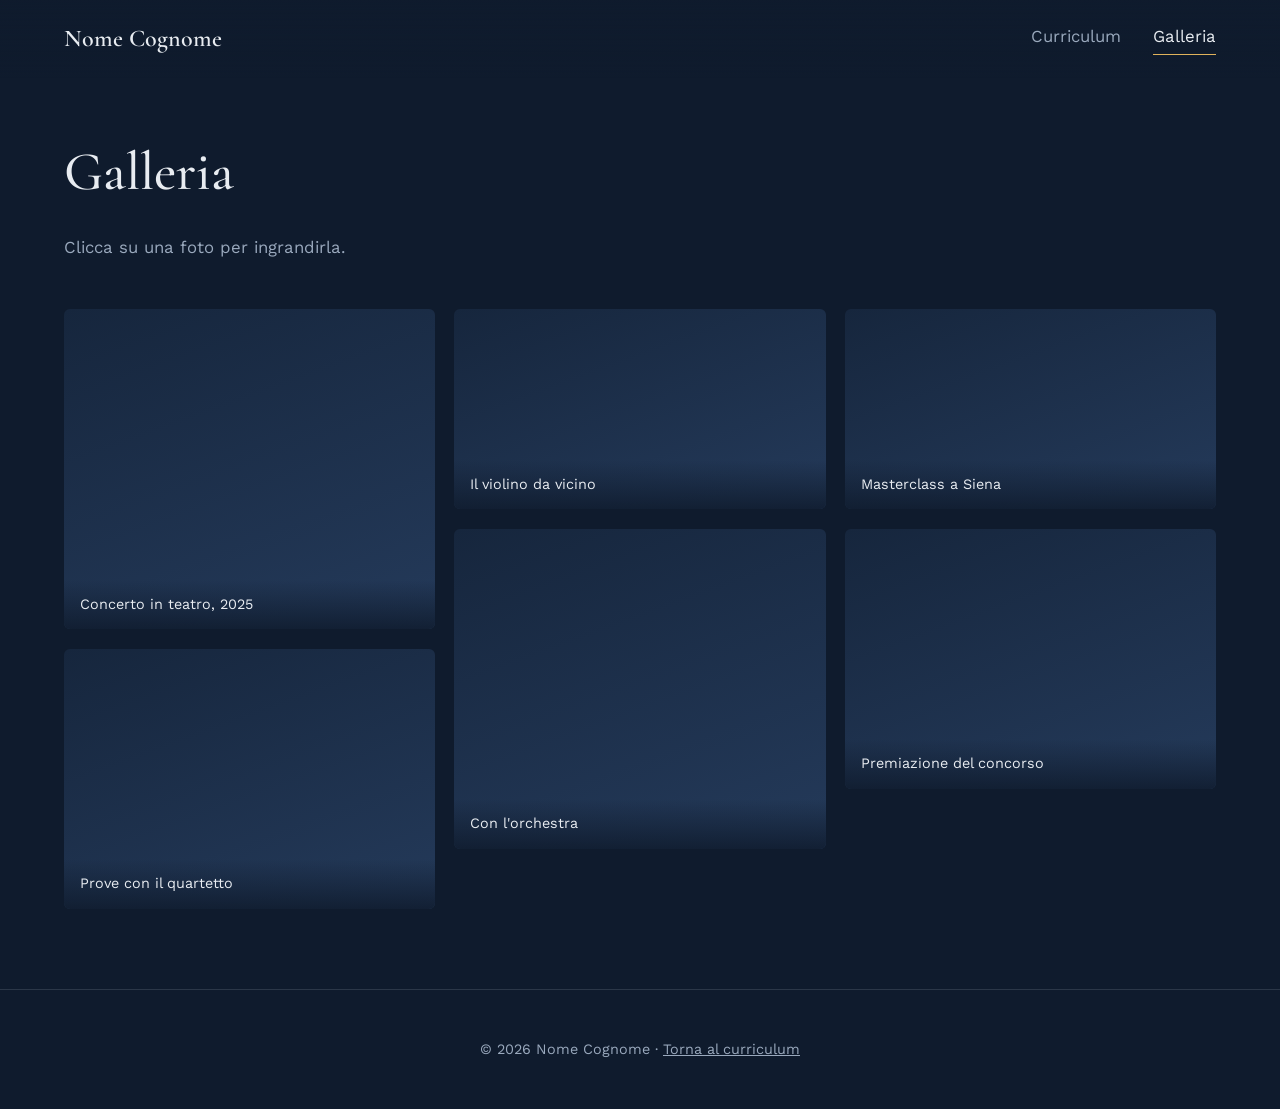
==== galleria.html @ e23f9cab "merge remote changes" ====
<!DOCTYPE html>
<html lang="it">
<head>
<meta charset="UTF-8">
<meta name="viewport" content="width=device-width, initial-scale=1">
<title>Galleria · Nome Cognome</title>
<meta name="description" content="Fotografie dei concerti e dei momenti musicali di Nome Cognome.">
<link rel="preconnect" href="https://fonts.googleapis.com">
<link rel="preconnect" href="https://fonts.gstatic.com" crossorigin>
<link href="https://fonts.googleapis.com/css2?family=Cormorant+Garamond:wght@500;600&family=Work+Sans:wght@400;500;600&display=swap" rel="stylesheet">
<link rel="stylesheet" href="stile.css">
</head>
<body>
<header class="menu">
  <a class="logo" href="index.html">Nome Cognome</a>
  <nav>
    <a href="index.html">Curriculum</a>
    <a href="galleria.html" aria-current="page">Galleria</a>
  </nav>
</header>

<main>
  <div class="galleria-titolo">
    <h1>Galleria</h1>
    <p>Clicca su una foto per ingrandirla.</p>
  </div>

  <!-- Per aggiungere una foto: copia un blocco <figure>, salva l'immagine in immagini/ e cambia src, alt e didascalia -->
  <section class="griglia">
    <figure><img src="immagini/foto-1.jpg" alt="Concerto in teatro" loading="lazy" onerror="this.remove()"><figcaption>Concerto in teatro, 2025</figcaption></figure>
    <figure><img src="immagini/foto-2.jpg" alt="Prove con il quartetto" loading="lazy" onerror="this.remove()"><figcaption>Prove con il quartetto</figcaption></figure>
    <figure><img src="immagini/foto-3.jpg" alt="Dettaglio del violino" loading="lazy" onerror="this.remove()"><figcaption>Il violino da vicino</figcaption></figure>
    <figure><img src="immagini/foto-4.jpg" alt="Sul palco con l'orchestra" loading="lazy" onerror="this.remove()"><figcaption>Con l'orchestra</figcaption></figure>
    <figure><img src="immagini/foto-5.jpg" alt="Masterclass a Siena" loading="lazy" onerror="this.remove()"><figcaption>Masterclass a Siena</figcaption></figure>
    <figure><img src="immagini/foto-6.jpg" alt="Premiazione del concorso" loading="lazy" onerror="this.remove()"><figcaption>Premiazione del concorso</figcaption></figure>
  </section>
</main>

<dialog id="grande" aria-label="Foto ingrandita"><img alt=""></dialog>

<footer>© 2026 Nome Cognome · <a href="index.html">Torna al curriculum</a></footer>

<script>
const dlg=document.getElementById('grande'),img=dlg.querySelector('img');
document.querySelectorAll('.griglia figure').forEach(f=>{
  const foto=f.querySelector('img');
  f.tabIndex=0;
  const apri=()=>{if(!foto)return;img.src=foto.src;img.alt=foto.alt;dlg.showModal()};
  f.addEventListener('click',apri);
  f.addEventListener('keydown',e=>{if(e.key==='Enter')apri()});
});
dlg.addEventListener('click',()=>dlg.close());
</script>
</body>
</html>
---- stile.css ----
:root{
  --notte:#0f1b2d;
  --notte-2:#16263d;
  --corda:#c9d3e0;
  --testo:#e8ecf1;
  --sfumato:#9aa9bd;
  --colofonia:#e0b25c;
  --font-titoli:"Cormorant Garamond",Georgia,serif;
  --font-testo:"Work Sans",system-ui,sans-serif;
}
*{box-sizing:border-box;margin:0;padding:0}
html{scroll-behavior:smooth}
body{background:var(--notte);color:var(--testo);font-family:var(--font-testo);line-height:1.65;font-size:1.05rem}
a{color:inherit}
:focus-visible{outline:2px solid var(--colofonia);outline-offset:3px}

/* Navigazione */
.menu{position:fixed;inset:0 0 auto 0;z-index:10;display:flex;justify-content:space-between;align-items:center;padding:1.2rem clamp(1.2rem,5vw,4rem);background:linear-gradient(var(--notte),transparent)}
.logo{font-family:var(--font-titoli);font-size:1.5rem;font-weight:600;text-decoration:none}
.menu nav{display:flex;gap:2rem}
.menu nav a{text-decoration:none;color:var(--sfumato);padding-bottom:.2rem;border-bottom:1px solid transparent;transition:color .2s,border-color .2s}
.menu nav a:hover,.menu nav a[aria-current="page"]{color:var(--testo);border-color:var(--colofonia)}

/* Hero */
.hero{position:relative;min-height:100vh;display:grid;grid-template-columns:1.2fr .8fr;align-items:center;gap:3rem;padding:7rem clamp(1.2rem,5vw,4rem) 4rem;overflow:hidden}
#corde{position:absolute;inset:0;width:100%;height:100%;z-index:0}
.hero-testo,.ritratto{position:relative;z-index:1}
.hero h1{font-family:var(--font-titoli);font-weight:500;font-size:clamp(3.2rem,8vw,7rem);line-height:.95;letter-spacing:-.01em}
.hero p.ruolo{margin-top:1.4rem;font-size:1.25rem;color:var(--colofonia)}
.hero p.intro{margin-top:1rem;max-width:34rem;color:var(--sfumato)}
.suggerimento{margin-top:2.2rem;font-size:.9rem;color:var(--sfumato)}
.ritratto{justify-self:center;width:min(100%,380px);aspect-ratio:3/4;border-radius:50% 50% 46% 46% / 38% 38% 62% 62%;overflow:hidden;background:linear-gradient(160deg,var(--notte-2),#243a5a);border:1px solid rgba(224,178,92,.5);box-shadow:0 0 0 12px rgba(15,27,45,.6)}
.ritratto img{width:100%;height:100%;object-fit:cover;display:block}

/* Curriculum */
.curriculum{padding:6rem clamp(1.2rem,5vw,4rem);max-width:60rem;margin:auto}
.curriculum h2,.galleria-titolo h1{font-family:var(--font-titoli);font-weight:500;font-size:clamp(2.2rem,5vw,3.4rem);margin-bottom:2.5rem}
.gruppo{margin-bottom:3.5rem}
.gruppo h3{font-family:var(--font-titoli);font-size:1.6rem;font-weight:600;color:var(--colofonia);margin-bottom:1.2rem}
.tappe{list-style:none;border-left:1px solid var(--corda);margin-left:.4rem}
.tappe li{display:grid;grid-template-columns:8rem 1fr;gap:1rem;padding:0 0 1.6rem 1.6rem;position:relative}
.tappe li::before{content:"";position:absolute;left:-4px;top:.65em;width:7px;height:7px;border-radius:50%;background:var(--colofonia)}
.anni{color:var(--sfumato);font-variant-numeric:tabular-nums}
.tappe strong{display:block;font-weight:600}
.tappe span.dettaglio{color:var(--sfumato);font-size:.95rem}

/* Galleria */
.galleria-titolo{padding:8rem clamp(1.2rem,5vw,4rem) 0;max-width:80rem;margin:auto}
.galleria-titolo p{color:var(--sfumato);margin-top:-1.5rem;margin-bottom:2rem}
.griglia{columns:3 260px;column-gap:1.2rem;padding:1rem clamp(1.2rem,5vw,4rem) 5rem;max-width:80rem;margin:auto}
.griglia figure{break-inside:avoid;margin-bottom:1.2rem;cursor:zoom-in;border-radius:6px;overflow:hidden;background:linear-gradient(160deg,var(--notte-2),#243a5a);min-height:200px;position:relative}
.griglia figure:nth-child(3n+1){min-height:320px}
.griglia figure:nth-child(4n+2){min-height:260px}
.griglia img{width:100%;display:block;transition:transform .5s}
.griglia figure:hover img{transform:scale(1.04)}
figcaption{position:absolute;left:0;right:0;bottom:0;padding:.8rem 1rem;font-size:.9rem;background:linear-gradient(transparent,rgba(15,27,45,.85))}
dialog{border:0;background:transparent;max-width:92vw;max-height:92vh;margin:auto}
dialog::backdrop{background:rgba(8,14,24,.92)}
dialog img{max-width:92vw;max-height:88vh;display:block;border-radius:6px}

footer{text-align:center;padding:3rem 1rem;color:var(--sfumato);font-size:.9rem;border-top:1px solid rgba(201,211,224,.15)}

@media (max-width:760px){
  .hero{grid-template-columns:1fr;padding-top:6.5rem}
  .ritratto{width:min(70%,300px);order:-1;justify-self:start}
  .tappe li{grid-template-columns:1fr;gap:.2rem}
  .menu nav{gap:1.2rem}
}
@media (prefers-reduced-motion:reduce){html{scroll-behavior:auto}*{transition:none!important}}
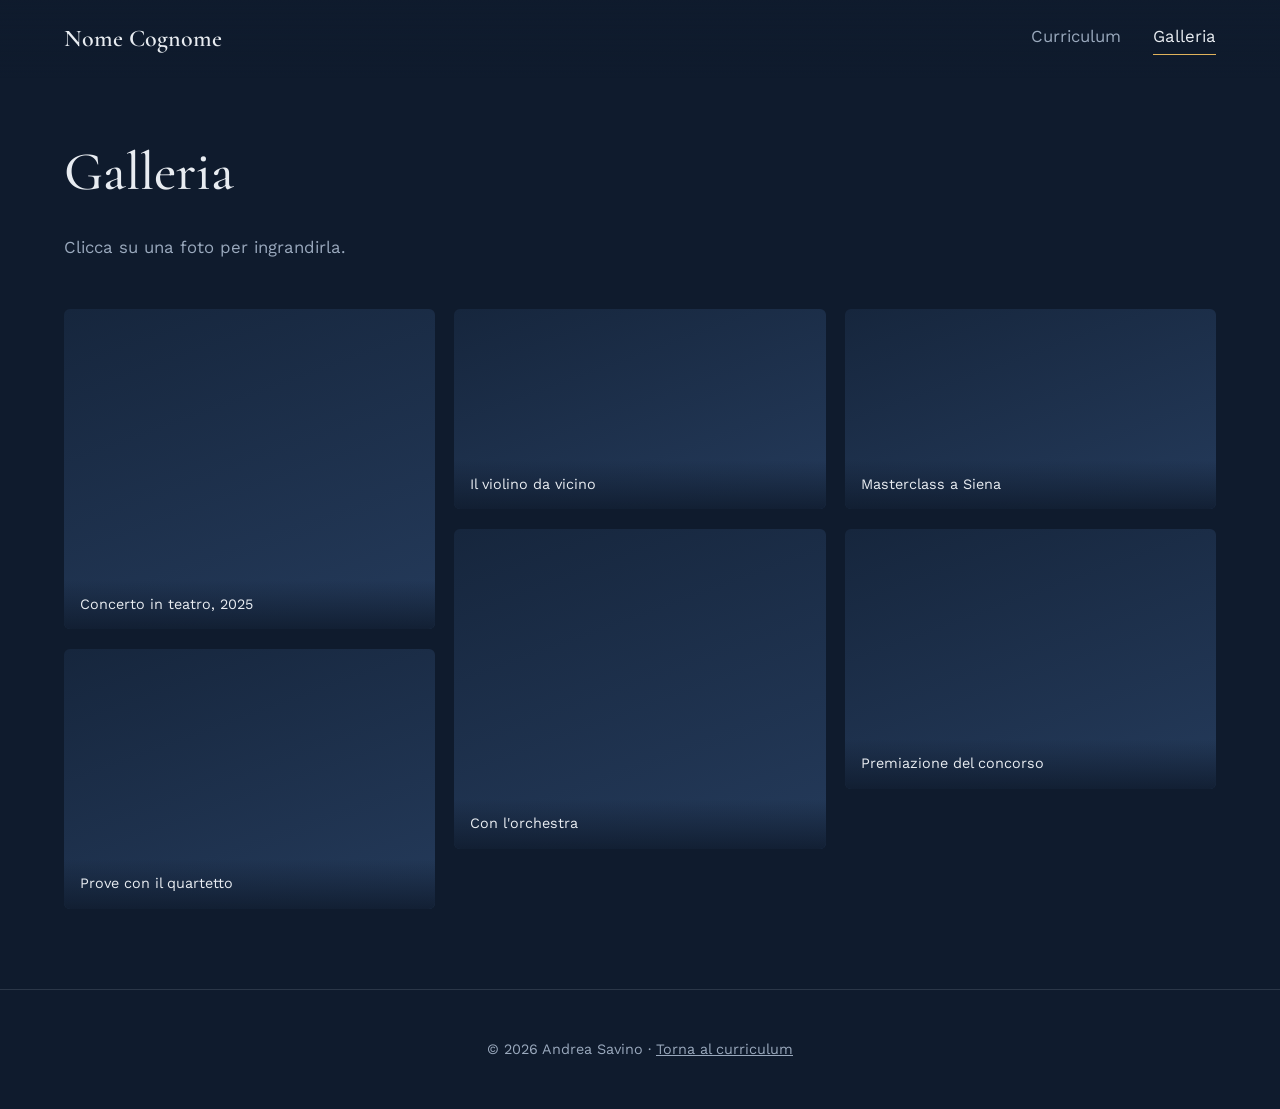
==== commit 86fcda16: "Update1  galleria.html" ====
--- a/galleria.html
+++ b/galleria.html
@@ -27,18 +27,18 @@
 
   <!-- Per aggiungere una foto: copia un blocco <figure>, salva l'immagine in immagini/ e cambia src, alt e didascalia -->
   <section class="griglia">
-    <figure><img src="immagini/foto-1.jpg" alt="Concerto in teatro" loading="lazy" onerror="this.remove()"><figcaption>Concerto in teatro, 2025</figcaption></figure>
-    <figure><img src="immagini/foto-2.jpg" alt="Prove con il quartetto" loading="lazy" onerror="this.remove()"><figcaption>Prove con il quartetto</figcaption></figure>
-    <figure><img src="immagini/foto-3.jpg" alt="Dettaglio del violino" loading="lazy" onerror="this.remove()"><figcaption>Il violino da vicino</figcaption></figure>
-    <figure><img src="immagini/foto-4.jpg" alt="Sul palco con l'orchestra" loading="lazy" onerror="this.remove()"><figcaption>Con l'orchestra</figcaption></figure>
-    <figure><img src="immagini/foto-5.jpg" alt="Masterclass a Siena" loading="lazy" onerror="this.remove()"><figcaption>Masterclass a Siena</figcaption></figure>
-    <figure><img src="immagini/foto-6.jpg" alt="Premiazione del concorso" loading="lazy" onerror="this.remove()"><figcaption>Premiazione del concorso</figcaption></figure>
+    <figure><img src="img1.jpg" alt="Concerto in teatro" loading="lazy" onerror="this.remove()"><figcaption>Concerto in teatro, 2025</figcaption></figure>
+    <figure><img src="img2jpg" alt="Prove con il quartetto" loading="lazy" onerror="this.remove()"><figcaption>Prove con il quartetto</figcaption></figure>
+    <figure><img src="img3.jpg" alt="Dettaglio del violino" loading="lazy" onerror="this.remove()"><figcaption>Il violino da vicino</figcaption></figure>
+    <figure><img src="img4.jpg" alt="Sul palco con l'orchestra" loading="lazy" onerror="this.remove()"><figcaption>Con l'orchestra</figcaption></figure>
+    <figure><img src="img5.jpg" alt="Masterclass a Siena" loading="lazy" onerror="this.remove()"><figcaption>Masterclass a Siena</figcaption></figure>
+    <figure><img src="img6.jpg" alt="Premiazione del concorso" loading="lazy" onerror="this.remove()"><figcaption>Premiazione del concorso</figcaption></figure>
   </section>
 </main>
 
 <dialog id="grande" aria-label="Foto ingrandita"><img alt=""></dialog>
 
-<footer>© 2026 Nome Cognome · <a href="index.html">Torna al curriculum</a></footer>
+<footer>© 2026 Andrea Savino · <a href="index.html">Torna al curriculum</a></footer>
 
 <script>
 const dlg=document.getElementById('grande'),img=dlg.querySelector('img');
--- a/stile.css
+++ b/stile.css
@@ -29,8 +29,27 @@
 .hero p.ruolo{margin-top:1.4rem;font-size:1.25rem;color:var(--colofonia)}
 .hero p.intro{margin-top:1rem;max-width:34rem;color:var(--sfumato)}
 .suggerimento{margin-top:2.2rem;font-size:.9rem;color:var(--sfumato)}
-.ritratto{justify-self:center;width:min(100%,380px);aspect-ratio:3/4;border-radius:50% 50% 46% 46% / 38% 38% 62% 62%;overflow:hidden;background:linear-gradient(160deg,var(--notte-2),#243a5a);border:1px solid rgba(224,178,92,.5);box-shadow:0 0 0 12px rgba(15,27,45,.6)}
-.ritratto img{width:100%;height:100%;object-fit:cover;display:block}
+
+.ritratto {
+  justify-self: center;
+  width: min(100%, 380px);
+  aspect-ratio: 1 / 1;
+  border-radius: 50%;
+  overflow: hidden;
+  background: linear-gradient(160deg, var(--notte-2), #243a5a);
+  border: 1px solid rgba(224,178,92,.5);
+  box-shadow: 0 0 0 12px rgba(15,27,45,.6);
+}
+
+.ritratto img {
+  width: 100%;
+  height: 100%;
+  aspect-ratio: 1 / 1;
+  object-fit: cover;
+  object-position: center;
+  border-radius: 50%;
+  display: block;
+}
 
 /* Curriculum */
 .curriculum{padding:6rem clamp(1.2rem,5vw,4rem);max-width:60rem;margin:auto}
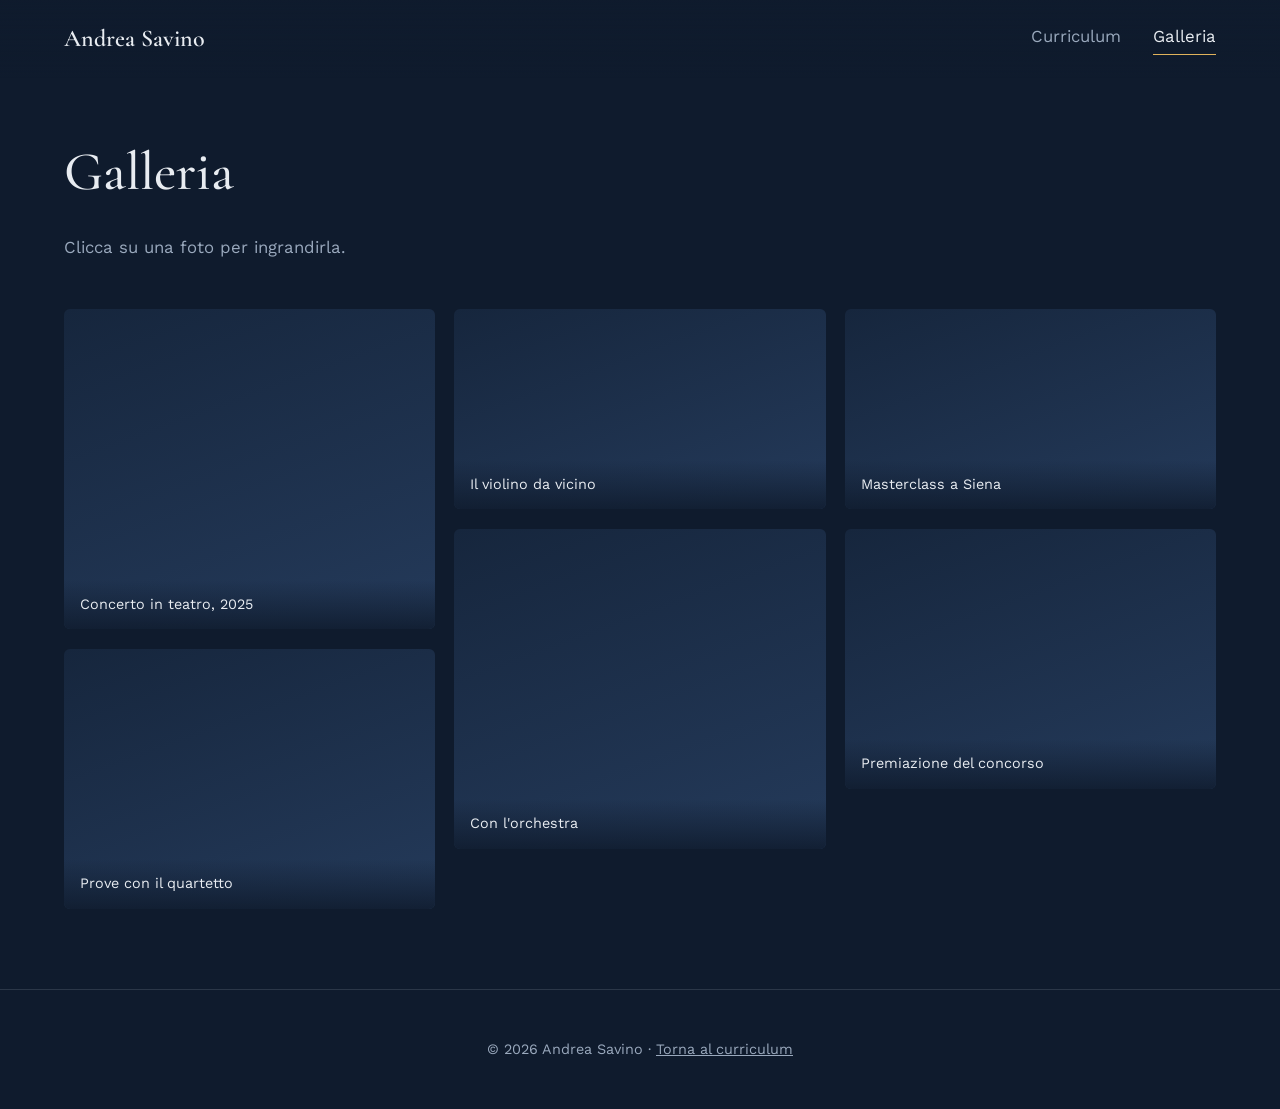
==== commit 4677681e: "Update galleria.html" ====
--- a/galleria.html
+++ b/galleria.html
@@ -3,7 +3,7 @@
 <head>
 <meta charset="UTF-8">
 <meta name="viewport" content="width=device-width, initial-scale=1">
-<title>Galleria · Nome Cognome</title>
+<title>Galleria · Andrea Savino</title>
 <meta name="description" content="Fotografie dei concerti e dei momenti musicali di Nome Cognome.">
 <link rel="preconnect" href="https://fonts.googleapis.com">
 <link rel="preconnect" href="https://fonts.gstatic.com" crossorigin>
@@ -12,7 +12,7 @@
 </head>
 <body>
 <header class="menu">
-  <a class="logo" href="index.html">Nome Cognome</a>
+  <a class="logo" href="index.html">Andrea Savino</a>
   <nav>
     <a href="index.html">Curriculum</a>
     <a href="galleria.html" aria-current="page">Galleria</a>
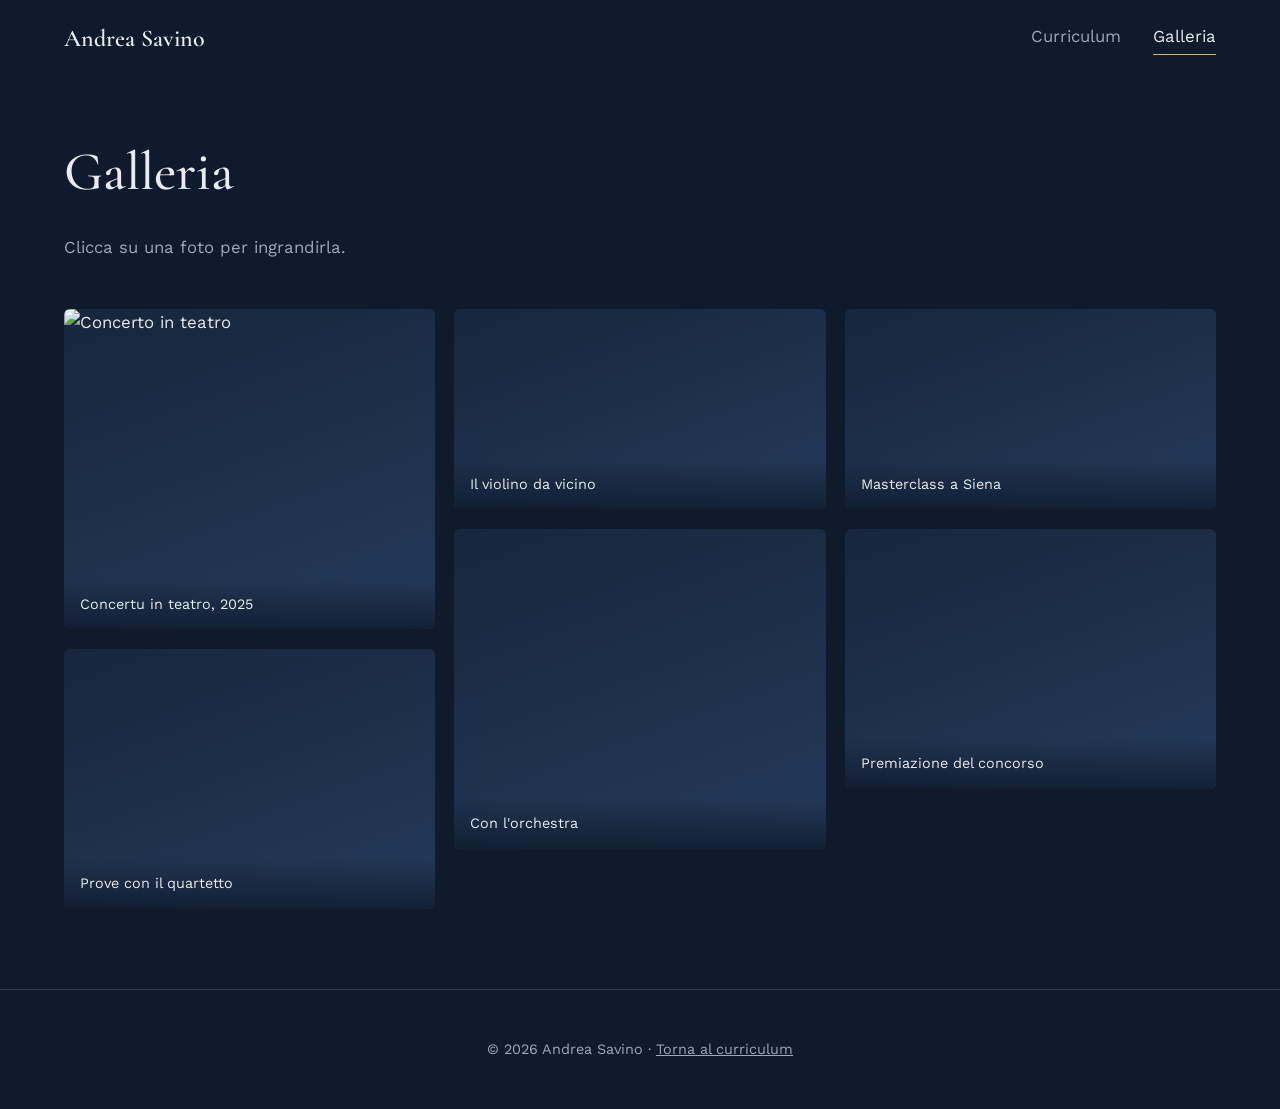
==== commit 6ed20354: "Update galleria.html" ====
--- a/galleria.html
+++ b/galleria.html
@@ -27,12 +27,12 @@
 
   <!-- Per aggiungere una foto: copia un blocco <figure>, salva l'immagine in immagini/ e cambia src, alt e didascalia -->
   <section class="griglia">
-    <figure><img src="img1.jpg" alt="Concerto in teatro" loading="lazy" onerror="this.remove()"><figcaption>Concerto in teatro, 2025</figcaption></figure>
-    <figure><img src="img2jpg" alt="Prove con il quartetto" loading="lazy" onerror="this.remove()"><figcaption>Prove con il quartetto</figcaption></figure>
-    <figure><img src="img3.jpg" alt="Dettaglio del violino" loading="lazy" onerror="this.remove()"><figcaption>Il violino da vicino</figcaption></figure>
-    <figure><img src="img4.jpg" alt="Sul palco con l'orchestra" loading="lazy" onerror="this.remove()"><figcaption>Con l'orchestra</figcaption></figure>
-    <figure><img src="img5.jpg" alt="Masterclass a Siena" loading="lazy" onerror="this.remove()"><figcaption>Masterclass a Siena</figcaption></figure>
-    <figure><img src="img6.jpg" alt="Premiazione del concorso" loading="lazy" onerror="this.remove()"><figcaption>Premiazione del concorso</figcaption></figure>
+    <figure><img src="images/img1.jpg" alt="Concerto in teatro" loading="lazy"><figcaption>Concertu in teatro, 2025</figcaption></figure>
+    <figure><img src="images/img2.jpg" alt="Prove con il quartetto" loading="lazy" onerror="this.remove()"><figcaption>Prove con il quartetto</figcaption></figure>
+    <figure><img src="images/img3.jpg" alt="Dettaglio del violino" loading="lazy" onerror="this.remove()"><figcaption>Il violino da vicino</figcaption></figure>
+    <figure><img src="images/img4.jpg" alt="Sul palco con l'orchestra" loading="lazy" onerror="this.remove()"><figcaption>Con l'orchestra</figcaption></figure>
+    <figure><img src="images/img5.jpg" alt="Masterclass a Siena" loading="lazy" onerror="this.remove()"><figcaption>Masterclass a Siena</figcaption></figure>
+    <figure><img src="images/img6.jpg" alt="Premiazione del concorso" loading="lazy" onerror="this.remove()"><figcaption>Premiazione del concorso</figcaption></figure>
   </section>
 </main>
 
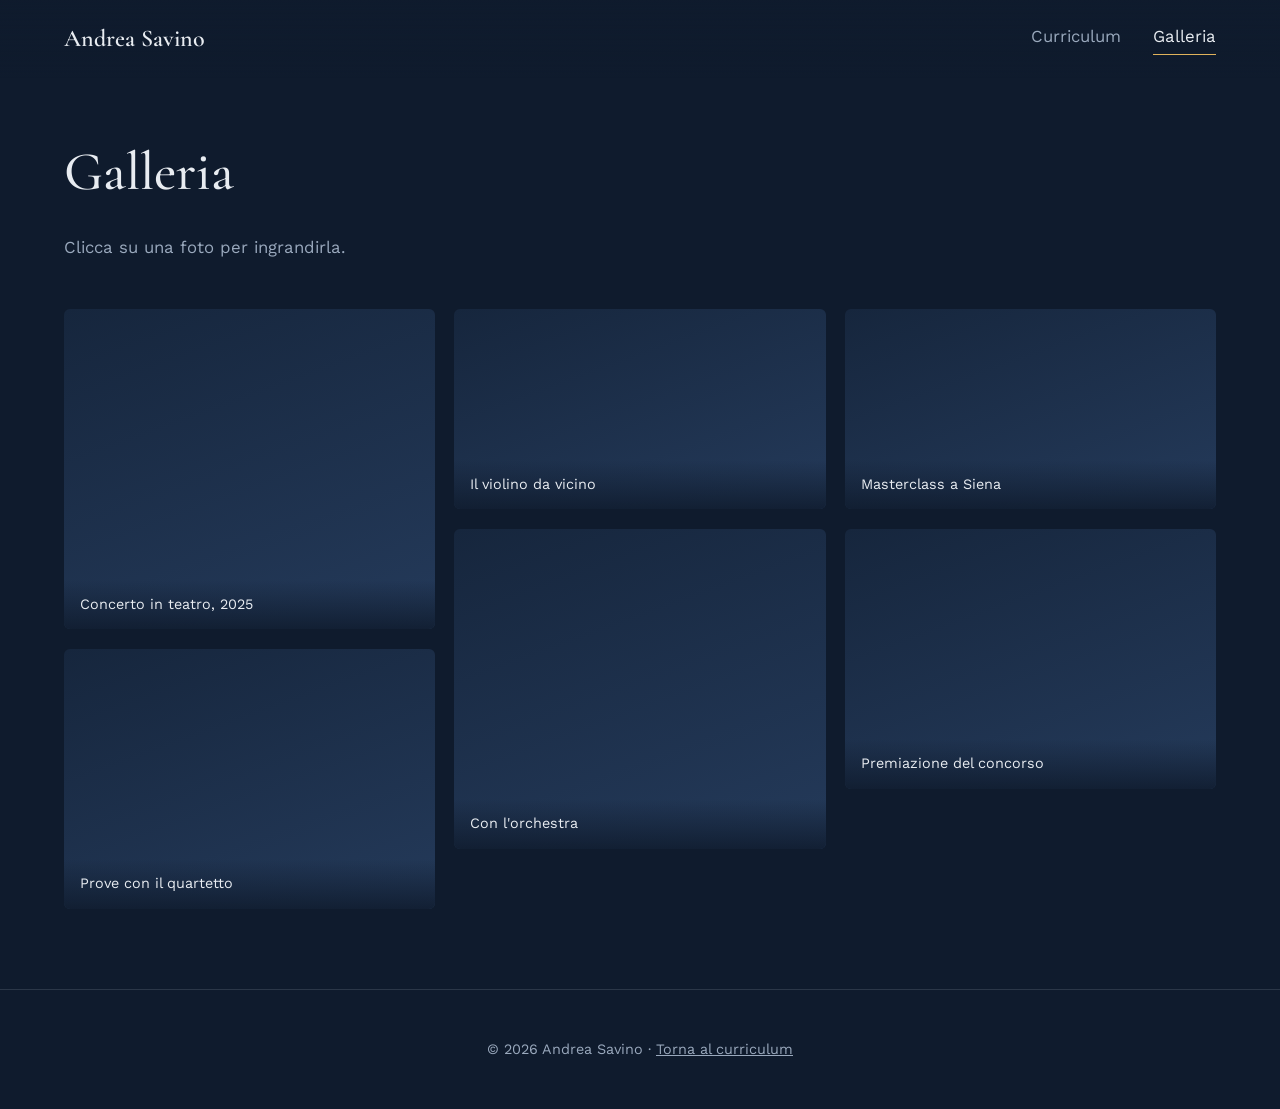
==== commit 695edee7: "Update galleria.html" ====
--- a/galleria.html
+++ b/galleria.html
@@ -27,7 +27,7 @@
 
   <!-- Per aggiungere una foto: copia un blocco <figure>, salva l'immagine in immagini/ e cambia src, alt e didascalia -->
   <section class="griglia">
-    <figure><img src="images/img1.jpg" alt="Concerto in teatro" loading="lazy"><figcaption>Concertu in teatro, 2025</figcaption></figure>
+    <figure><img src="images/img1.jpg" alt="Concerto in teatro" loading="lazy" onerror="this.remove()"><figcaption>Concerto in teatro, 2025</figcaption></figure>
     <figure><img src="images/img2.jpg" alt="Prove con il quartetto" loading="lazy" onerror="this.remove()"><figcaption>Prove con il quartetto</figcaption></figure>
     <figure><img src="images/img3.jpg" alt="Dettaglio del violino" loading="lazy" onerror="this.remove()"><figcaption>Il violino da vicino</figcaption></figure>
     <figure><img src="images/img4.jpg" alt="Sul palco con l'orchestra" loading="lazy" onerror="this.remove()"><figcaption>Con l'orchestra</figcaption></figure>
